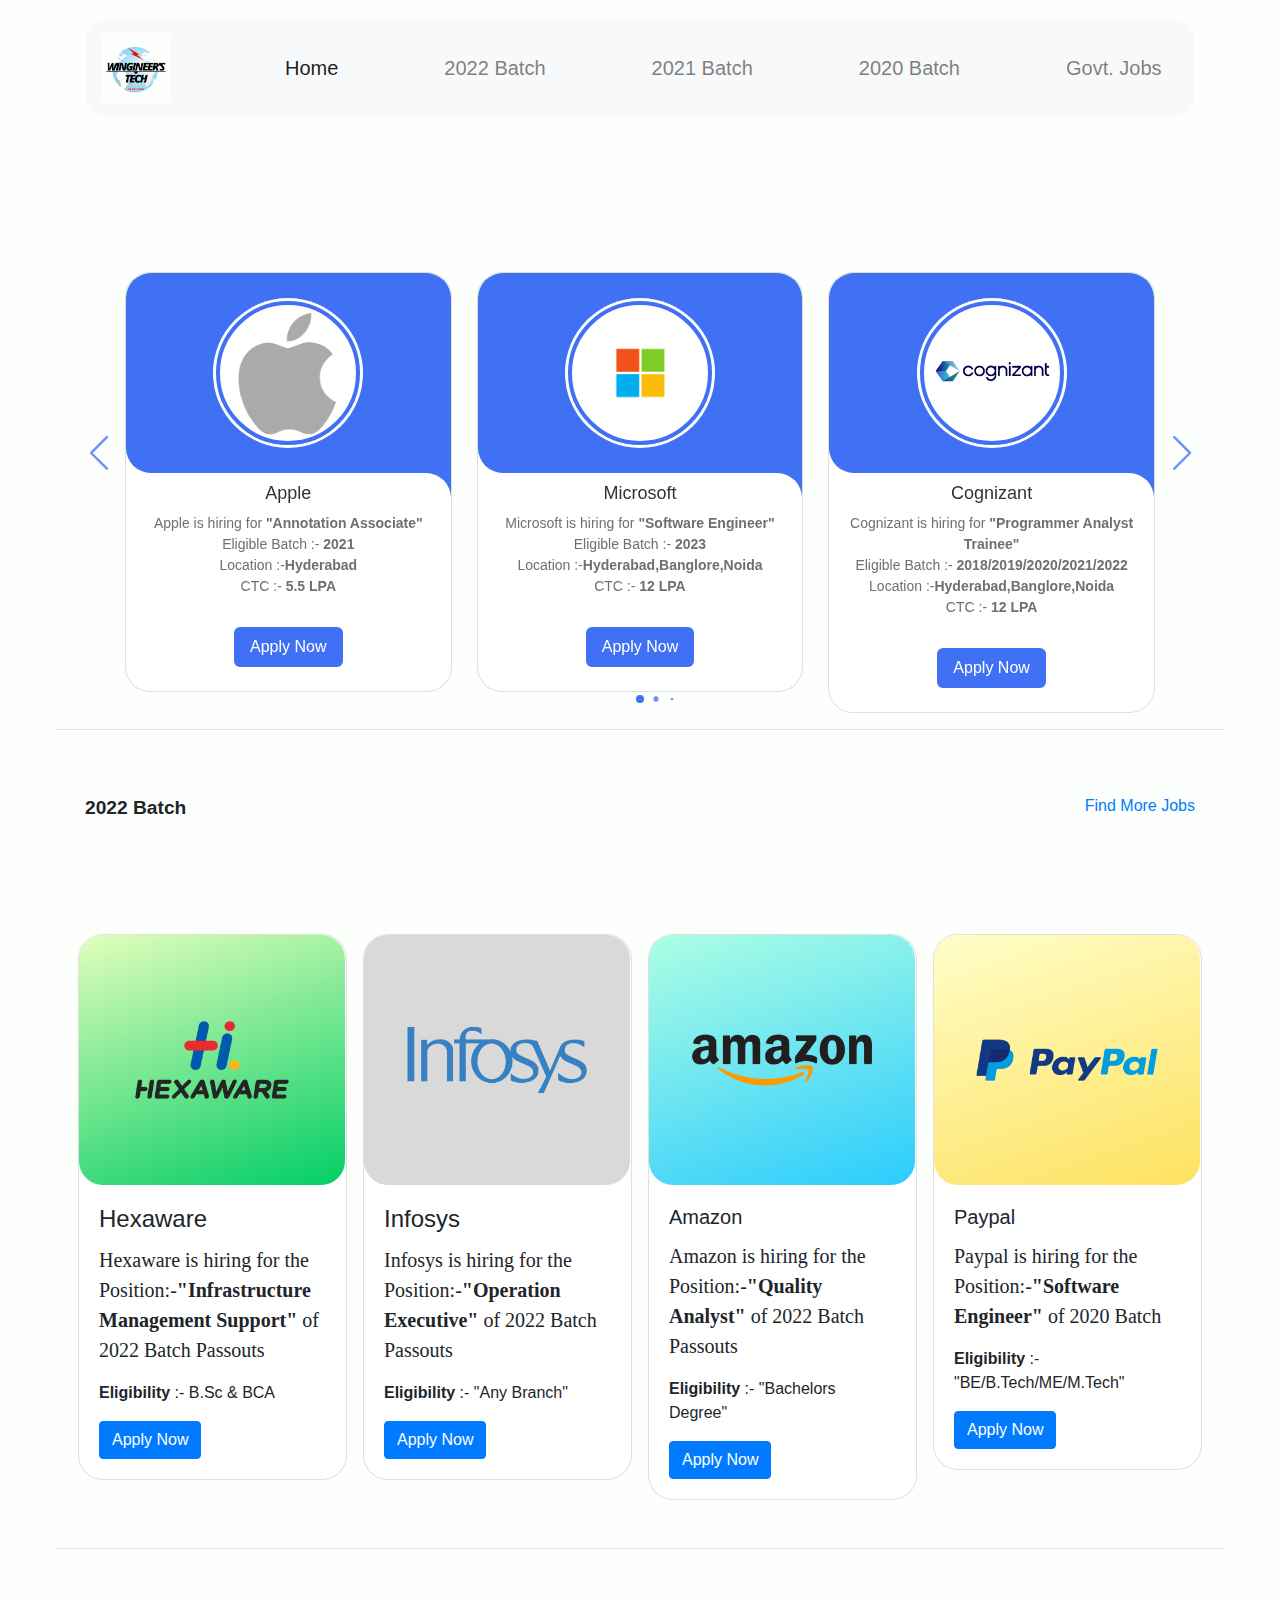
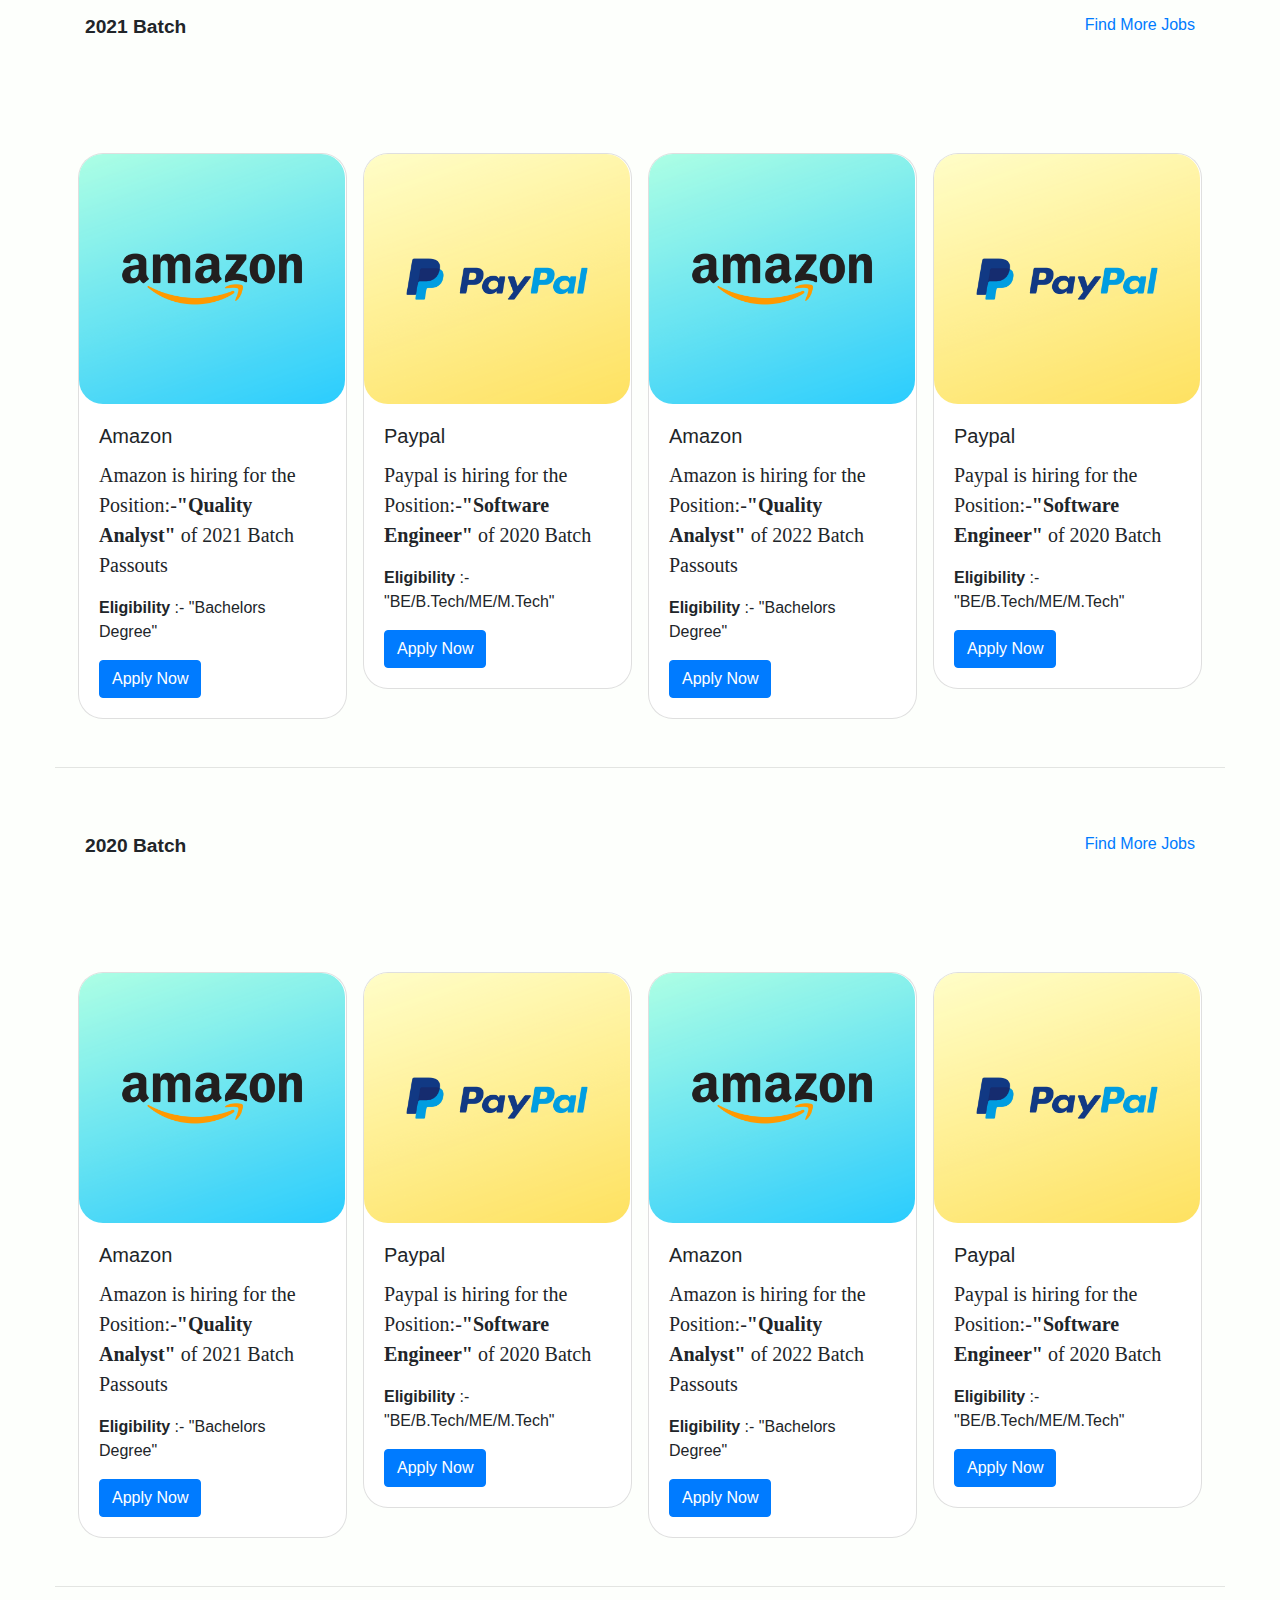
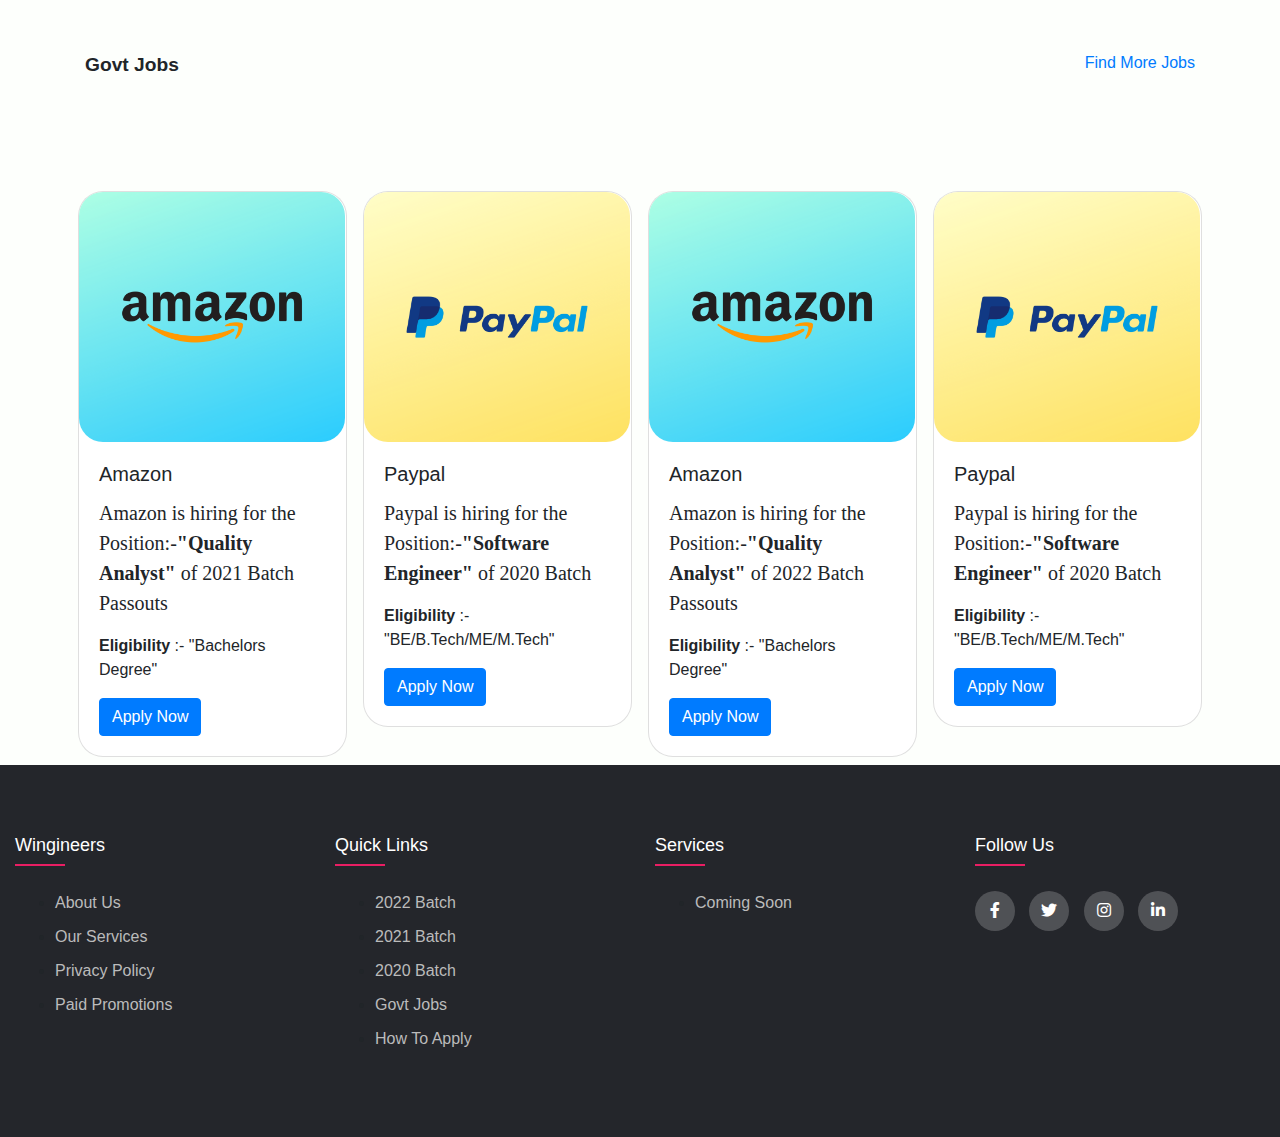
==== index.html @ 318ec560 "Add files via upload" ====
<!doctype html>
<html lang="en">
   <head>
      <!-- Required meta tags -->
      <meta charset="utf-8">
      <meta name="viewport" content="width=device-width, initial-scale=1, shrink-to-fit=no">
      <!-- Bootstrap CSS -->
      <link rel="stylesheet" href="https://cdn.jsdelivr.net/npm/bootstrap@4.0.0/dist/css/bootstrap.min.css" integrity="sha384-Gn5384xqQ1aoWXA+058RXPxPg6fy4IWvTNh0E263XmFcJlSAwiGgFAW/dAiS6JXm" crossorigin="anonymous">
      <link rel="stylesheet" href="swiper-bundle.min.css">
      <link rel="stylesheet" type="text/css" href="https://cdnjs.cloudflare.com/ajax/libs/font-awesome/5.15.1/css/all.min.css">
      <link rel="stylesheet" type="text/css" href="style.css">

      
      <title>Wingineers</title>
   </head>
   <body class="my">
      <div class="container">
         <nav class="navbar navbar-expand-lg navbar-light bg-light" >
            <a class="navbar-brand" href="index.html"><img class="my" src="Images/Logo.png" height="70" width="70" alt="image"></a>
            <button class="navbar-toggler" type="button" data-toggle="collapse" data-target="#navbarNav" aria-controls="navbarNav" aria-expanded="false" aria-label="Toggle navigation">
            <span class="navbar-toggler-icon"></span>
            </button>
            <div class="collapse navbar-collapse" id="navbarNav">
               <ul class="navbar-nav">
                  <li class="nav-item active">
                     <a class="nav-link" href="index.html" >Home  <span class="sr-only">(current)</span></a>
                  </li>
                  <li class="nav-item">
                     <a class="nav-link" href="2022_batch.htm">2022 Batch</a>
                  </li>
                  <li class="nav-item">
                     <a class="nav-link" href="2021batch.html">2021 Batch</a>
                  </li>
                  <li class="nav-item">
                     <a class="nav-link" href="batch2020.html">2020 Batch</a>
                  </li>
                  <li class="nav-item">
                     <a class="nav-link" href="govt.html">Govt. Jobs</a>
                  </li>
               </ul>
            </div>
         </nav>
      </div>
      <br>
      <br>
      

      <div class="container mt-5">
         <div class="slide-container swiper">
            <div class="slide-content">
               <div class="card-wrapper swiper-wrapper">
                  <div class="card swiper-slide">
                     <div class="image-content">
                        <span class="overlay"></span>
                        <div class="card-image">
                           <img src="Images/Apple-logo.png" alt="" class="card-img">
                        </div>
                     </div>
                     <div class="card-content">
                        <h2 class="name">Apple</h2>
                        <p class="description">Apple is hiring for <b>"Annotation Associate"</b>
                           Eligible Batch :- <b>2021</b> <br>
                           Location :-<b>Hyderabad</b> <br>
                           CTC :- <b>5.5 LPA</b>
                        </p>
                        <button class="button">Apply Now</button>
                     </div>
                  </div>
                  <div class="card swiper-slide">
                     <div class="image-content">
                        <span class="overlay"></span>
                        <div class="card-image">
                           <img src="Images/Microsoft.png" alt="" class="card-img"  >
                        </div>
                     </div>
                     <div class="card-content">
                        <h2 class="name">Microsoft</h2>
                        <p class="description"> Microsoft is hiring for <b>"Software Engineer"</b>
                           Eligible Batch :- <b>2023</b> <br>
                           Location :-<b>Hyderabad,Banglore,Noida</b> <br>
                           CTC :- <b>12 LPA</b>
                        </p>
                        <button class="button">Apply Now</button>
                     </div>
                  </div>
                  <div class="card swiper-slide">
                     <div class="image-content">
                        <span class="overlay"></span>
                        <div class="card-image">
                           <img src="Images/cognizant-logo_.png" alt="" class="card-img">
                        </div>
                     </div>
                     <div class="card-content">
                        <h2 class="name">Cognizant</h2>
                        <p class="description">Cognizant is hiring for <b>"Programmer Analyst Trainee"</b> <br>
                           Eligible Batch :- <b>2018/2019/2020/2021/2022</b> <br>
                           Location :-<b>Hyderabad,Banglore,Noida</b> <br>
                           CTC :- <b>12 LPA</b>
                        </p>
                        <button class="button">Apply Now</button>
                     </div>
                  </div>
                  <div class="card swiper-slide">
                     <div class="image-content">
                        <span class="overlay"></span>
                        <div class="card-image">
                           <img src="Images/Zoho.jpeg" alt="" class="card-img">
                        </div>
                     </div>
                     <div class="card-content">
                        <h2 class="name">Zoho</h2>
                        <p class="description">Zoho is hiring for <b>"Software Developer"</b> <br>
                           Eligible Batch :- <b>15/16/17/18/19/20/21/22</b> <br>
                           Location :-<b>Chennai</b> <br>
                           CTC :- <b>6.2 LPA</b>
                        </p>
                        <button class="button">Apply Now</button>
                     </div>
                  </div>
                  <div class="card swiper-slide">
                     <div class="image-content">
                        <span class="overlay"></span>
                        <div class="card-image">
                           <img src="Images/deloitte-.webp" alt="" class="card-img">
                        </div>
                     </div>
                     <div class="card-content">
                        <h2 class="name">Deloitte</h2>
                        <p class="description">Deloitte is hiring for <b>"Associate Analyst"</b> <br>
                           Eligible Batch :- <b>17/18/19/20/21/2022</b> <br>
                           Location :-<b>Hyderabad</b> <br>
                           CTC :- <b>5 LPA</b>
                        </p>
                        <button class="button">Apply Now</button>
                     </div>
                  </div>
                  <div class="card swiper-slide">
                     <div class="image-content">
                        <span class="overlay"></span>
                        <div class="card-image">
                           <img src="Images/Zeberonics.webp" alt="" class="card-img">
                        </div>
                     </div>
                     <div class="card-content">
                        <h2 class="name">Zebronics</h2>
                        <p class="description">Zebronics is hiring for <b>"R&D Engineer"</b> <br>
                           Eligible Batch :- <b>2021/2022</b> <br>
                           Location :-<b>Chennai</b> <br>
                           CTC :- <b>Not Disclosed</b>
                        </p>
                        <button class="button">Apply Now</button>
                     </div>
                  </div>
                  <div class="card swiper-slide">
                     <div class="image-content">
                        <span class="overlay"></span>
                        <div class="card-image">
                           <img src="Images/Autodesk.png" alt="" class="card-img">
                        </div>
                     </div>
                     <div class="card-content">
                        <h2 class="name">Autodesk</h2>
                        <p class="description">Autodesk is hiring for <b>"Cloud DevOps Engineer"</b> <br>
                           Eligible Batch :- <b>2018/2019/2020/2021/2022</b> <br>
                           Location :-<b>Banglore</b> <br>
                           CTC :- <b>5.8 LPA</b>
                        </p>
                        <button class="button">Apply Now</button>
                     </div>
                  </div>
                  <div class="card swiper-slide">
                     <div class="image-content">
                        <span class="overlay"></span>
                        <div class="card-image">
                           <img src="Images/intel-logo-.png" alt="" class="card-img">
                        </div>
                     </div>
                     <div class="card-content">
                        <h2 class="name">Intel</h2>
                        <p class="description">Intel is hiring for <b>"Intern"</b> <br>
                           Eligible Batch :- <b>2020/2021/2022</b> <br>
                           Location :-<b>Banglore</b> <br>
                           CTC :- <b>Not Disclosed</b>
                        </p>
                        <button class="button">Apply Now</button>
                     </div>
                  </div>
                  <div class="card swiper-slide">
                     <div class="image-content">
                        <span class="overlay"></span>
                        <div class="card-image">
                           <img src="Images/Accenture.png" alt="" class="card-img">
                        </div>
                     </div>
                     <div class="card-content">
                        <h2 class="name">Accenture</h2>
                        <p class="description">Accenture is hiring for <b>"Associate Software Engineer"</b> <br>
                           Eligible Batch :- <b>2019/2020/2021/2022</b> <br>
                           Location :-<b>Pan India</b> <br>
                           CTC :- <b>3.3 LPA</b>
                        </p>
                        <button class="button">Apply Now</button>
                     </div>
                  </div>
               </div>
            </div>
            <div class="swiper-button-next swiper-navBtn"></div>
            <div class="swiper-button-prev swiper-navBtn"></div>
            <div class="swiper-pagination"></div>
         </div>
      </div>
<hr class="container">
<!-- 2022 Batch-->
<br>
<br>
      <div class="container">
         <p class="alignleft"><strong>2022 Batch</strong></p>
          <a href="/2022_batch.htm"> <p class="alignright">Find More Jobs</p></a>        
       </div>



      <div class="container mt-5">
         <div class="row">


            
            <div class="col-md-3 p-2 mt-1">
               <div class="card">
                  <img class="card-img-top" src="Images/Untitled design.png" alt="Card image cap">
                  <div class="card-body">
                     <h4 class="card-title">Hexaware</h4>
                     <p class="card-text">Hexaware is hiring for the Position:-<strong>"Infrastructure Management Support" </strong> of 2022 Batch Passouts</p>
                     <p><strong>Eligibility</strong> :- B.Sc & BCA</p>
                     <a href="#" class="btn btn-primary">Apply Now</a>
                  </div>
               </div>
            </div>


          
            <div class="col-md-3 p-2 mt-1">
               <div class="card">
                  <img class="card-img-top" src="Images/Infosys.png" alt="Card image cap">
                  <div class="card-body">
                     <h4 class="card-title">Infosys</h4>
                     <p class="card-text">Infosys is hiring for the Position:-<strong>"Operation Executive" </strong> of 2022 Batch Passouts</p>
                     <p><strong>Eligibility</strong> :- "Any Branch"</p>
                     <a href="#" class="btn btn-primary">Apply Now</a>
                  </div>
               </div>
            </div>
            <div class="col-md-3 p-2 mt-1">
               <div class="card">
                  <img class="card-img-top" src="Images/Amazon.png" alt="Card image cap">
                  <div class="card-body">
                     <h5 class="card-title">Amazon</h5>
                     <p class="card-text">Amazon is hiring for the Position:-<strong>"Quality Analyst" </strong> of 2022 Batch Passouts</p>
                     <p><strong>Eligibility</strong> :- "Bachelors Degree"</p>
                     <a href="#" class="btn btn-primary">Apply Now</a>
                  </div>
               </div>
            </div>
            <div class="col-md-3 p-2 mt-1">
               <div class="card">
                  <img class="card-img-top" src="Images/Paypal.png" alt="Card image cap">
                  <div class="card-body">
                     <h5 class="card-title">Paypal</h5>
                     <p class="card-text">Paypal is hiring for the Position:-<strong>"Software Engineer" </strong> of 2020 Batch </p>
                     <p><strong>Eligibility</strong> :- "BE/B.Tech/ME/M.Tech"</p>
                     <a href="#" class="btn btn-primary">Apply Now</a>
                  </div>
               </div>

               
            </div>
         </div>
      </div>

<!-- 2022 Batch-->

<!-- 2021 Batch-->
<br>
      <hr class="container">

      <br>
      <br>
            <div class="container">
               <p class="alignleft"><strong>2021 Batch</strong></p>
                <a href="/2021batch.html"> <p class="alignright">Find More Jobs</p></a>        
             </div>
      
      
      
            <div class="container mt-5">
               <div class="row">
      
      
                  
                  <div class="col-md-3 p-2 mt-1">
                     <div class="card">
                        <img class="card-img-top" src="Images/Amazon.png" alt="Card image cap">
                  <div class="card-body">
                     <h5 class="card-title">Amazon</h5>
                     <p class="card-text">Amazon is hiring for the Position:-<strong>"Quality Analyst" </strong> of 2021 Batch Passouts</p>
                     <p><strong>Eligibility</strong> :- "Bachelors Degree"</p>
                     <a href="#" class="btn btn-primary">Apply Now</a>
                        </div>
                     </div>
                  </div>
      
      
                
                  <div class="col-md-3 p-2 mt-1">
                     <div class="card">
                        <img class="card-img-top" src="Images/Paypal.png" alt="Card image cap">
                  <div class="card-body">
                     <h5 class="card-title">Paypal</h5>
                     <p class="card-text">Paypal is hiring for the Position:-<strong>"Software Engineer" </strong> of 2020 Batch </p>
                     <p><strong>Eligibility</strong> :- "BE/B.Tech/ME/M.Tech"</p>
                     <a href="#" class="btn btn-primary">Apply Now</a>
                        </div>
                     </div>
                  </div>
                  <div class="col-md-3 p-2 mt-1">
                     <div class="card">
                        <img class="card-img-top" src="Images/Amazon.png" alt="Card image cap">
                        <div class="card-body">
                           <h5 class="card-title">Amazon</h5>
                           <p class="card-text">Amazon is hiring for the Position:-<strong>"Quality Analyst" </strong> of 2022 Batch Passouts</p>
                           <p><strong>Eligibility</strong> :- "Bachelors Degree"</p>
                           <a href="#" class="btn btn-primary">Apply Now</a>
                        </div>
                     </div>
                  </div>
                  <div class="col-md-3 p-2 mt-1">
                     <div class="card">
                        <img class="card-img-top" src="Images/Paypal.png" alt="Card image cap">
                        <div class="card-body">
                           <h5 class="card-title">Paypal</h5>
                           <p class="card-text">Paypal is hiring for the Position:-<strong>"Software Engineer" </strong> of 2020 Batch </p>
                           <p><strong>Eligibility</strong> :- "BE/B.Tech/ME/M.Tech"</p>
                           <a href="#" class="btn btn-primary">Apply Now</a>
                        </div>
                     </div>
      
                     
                  </div>
               </div>
            </div>

<!-- 2021 Batch-->

<!-- 2020 Batch-->
<br>
      <hr class="container">

      <br>
      <br>
            <div class="container">
               <p class="alignleft"><strong>2020 Batch</strong></p>
                <a href="/batch2020.html"> <p class="alignright">Find More Jobs</p></a>        
             </div>
      
      
      
            <div class="container mt-5">
               <div class="row">
      
      
                  
                  <div class="col-md-3 p-2 mt-1">
                     <div class="card">
                        <img class="card-img-top" src="Images/Amazon.png" alt="Card image cap">
                  <div class="card-body">
                     <h5 class="card-title">Amazon</h5>
                     <p class="card-text">Amazon is hiring for the Position:-<strong>"Quality Analyst" </strong> of 2021 Batch Passouts</p>
                     <p><strong>Eligibility</strong> :- "Bachelors Degree"</p>
                     <a href="#" class="btn btn-primary">Apply Now</a>
                        </div>
                     </div>
                  </div>
      
      
                
                  <div class="col-md-3 p-2 mt-1">
                     <div class="card">
                        <img class="card-img-top" src="Images/Paypal.png" alt="Card image cap">
                  <div class="card-body">
                     <h5 class="card-title">Paypal</h5>
                     <p class="card-text">Paypal is hiring for the Position:-<strong>"Software Engineer" </strong> of 2020 Batch </p>
                     <p><strong>Eligibility</strong> :- "BE/B.Tech/ME/M.Tech"</p>
                     <a href="#" class="btn btn-primary">Apply Now</a>
                        </div>
                     </div>
                  </div>
                  <div class="col-md-3 p-2 mt-1">
                     <div class="card">
                        <img class="card-img-top" src="Images/Amazon.png" alt="Card image cap">
                        <div class="card-body">
                           <h5 class="card-title">Amazon</h5>
                           <p class="card-text">Amazon is hiring for the Position:-<strong>"Quality Analyst" </strong> of 2022 Batch Passouts</p>
                           <p><strong>Eligibility</strong> :- "Bachelors Degree"</p>
                           <a href="#" class="btn btn-primary">Apply Now</a>
                        </div>
                     </div>
                  </div>
                  <div class="col-md-3 p-2 mt-1">
                     <div class="card">
                        <img class="card-img-top" src="Images/Paypal.png" alt="Card image cap">
                        <div class="card-body">
                           <h5 class="card-title">Paypal</h5>
                           <p class="card-text">Paypal is hiring for the Position:-<strong>"Software Engineer" </strong> of 2020 Batch </p>
                           <p><strong>Eligibility</strong> :- "BE/B.Tech/ME/M.Tech"</p>
                           <a href="#" class="btn btn-primary">Apply Now</a>
                        </div>
                     </div>
      
                     
                  </div>
               </div>
            </div>

<!-- 2020 Batch-->




<!-- Govt. Job-->
<br>
      <hr class="container">

      <br>
      <br>
            <div class="container">
               <p class="alignleft"><strong>Govt Jobs</strong></p>
                <a href="/govt.html"> <p class="alignright">Find More Jobs</p></a>        
             </div>
      
      
      
            <div class="container mt-5">
               <div class="row">
      
      
                  
                  <div class="col-md-3 p-2 mt-1">
                     <div class="card">
                        <img class="card-img-top" src="Images/Amazon.png" alt="Card image cap">
                  <div class="card-body">
                     <h5 class="card-title">Amazon</h5>
                     <p class="card-text">Amazon is hiring for the Position:-<strong>"Quality Analyst" </strong> of 2021 Batch Passouts</p>
                     <p><strong>Eligibility</strong> :- "Bachelors Degree"</p>
                     <a href="#" class="btn btn-primary">Apply Now</a>
                        </div>
                     </div>
                  </div>
      
      
                
                  <div class="col-md-3 p-2 mt-1">
                     <div class="card">
                        <img class="card-img-top" src="Images/Paypal.png" alt="Card image cap">
                  <div class="card-body">
                     <h5 class="card-title">Paypal</h5>
                     <p class="card-text">Paypal is hiring for the Position:-<strong>"Software Engineer" </strong> of 2020 Batch </p>
                     <p><strong>Eligibility</strong> :- "BE/B.Tech/ME/M.Tech"</p>
                     <a href="#" class="btn btn-primary">Apply Now</a>
                        </div>
                     </div>
                  </div>
                  <div class="col-md-3 p-2 mt-1">
                     <div class="card">
                        <img class="card-img-top" src="Images/Amazon.png" alt="Card image cap">
                        <div class="card-body">
                           <h5 class="card-title">Amazon</h5>
                           <p class="card-text">Amazon is hiring for the Position:-<strong>"Quality Analyst" </strong> of 2022 Batch Passouts</p>
                           <p><strong>Eligibility</strong> :- "Bachelors Degree"</p>
                           <a href="#" class="btn btn-primary">Apply Now</a>
                        </div>
                     </div>
                  </div>
                  <div class="col-md-3 p-2 mt-1">
                     <div class="card">
                        <img class="card-img-top" src="Images/Paypal.png" alt="Card image cap">
                        <div class="card-body">
                           <h5 class="card-title">Paypal</h5>
                           <p class="card-text">Paypal is hiring for the Position:-<strong>"Software Engineer" </strong> of 2020 Batch </p>
                           <p><strong>Eligibility</strong> :- "BE/B.Tech/ME/M.Tech"</p>
                           <a href="#" class="btn btn-primary">Apply Now</a>
                        </div>
                     </div>
      
                     
                  </div>
               </div>
            </div>

<!-- Govt Jobs-->


<!-- Footer-->

      <div class="container-fluid p-0">
         <footer class="footer">
            <div class="container-fluid">
               <div class="row">
                  <div class="footer-col">
                     <h4>Wingineers</h4>
                     <ul>
                        <li><a href="#">about us</a></li>
                        <li><a href="#">our services</a></li>
                        <li><a href="#">privacy policy</a></li>
                        <li><a href="#">Paid Promotions</a></li>
                        
                     </ul>
                  </div>
                  <div class="footer-col">
                     <h4>Quick Links</h4>
                     <ul>
                        <li><a href="#">2022 Batch</a></li>
                        <li><a href="#">2021 Batch</a></li>
                        <li><a href="#">2020 Batch</a></li>
                        <li><a href="#">Govt Jobs</a></li>
                        <li><a href="#">How To Apply</a></li>
                     </ul>
                  </div>
                  <div class="footer-col">
                     <h4>Services</h4>
                     <ul>
                        <li><a href="#">Coming Soon</a></li>
                        
                     </ul>
                  </div>
                  <div class="footer-col">
                     <h4>follow us</h4>
                     <div class="social-links">
                        <a href="#"><i class="fab fa-facebook-f"></i></a>
                        <a href="#"><i class="fab fa-twitter"></i></a>
                        <a href="#"><i class="fab fa-instagram"></i></a>
                        <a href="#"><i class="fab fa-linkedin-in"></i></a>
                     </div>
                  </div>
               </div>
            </div>
         </footer>
      </div>
      <!-- Footer-->
      <!-- Optional JavaScript -->
      <!-- jQuery first, then Popper.js, then Bootstrap JS -->
      <script src="https://code.jquery.com/jquery-3.2.1.slim.min.js" integrity="sha384-KJ3o2DKtIkvYIK3UENzmM7KCkRr/rE9/Qpg6aAZGJwFDMVNA/GpGFF93hXpG5KkN" crossorigin="anonymous"></script>
      <script src="https://cdn.jsdelivr.net/npm/popper.js@1.12.9/dist/umd/popper.min.js" integrity="sha384-ApNbgh9B+Y1QKtv3Rn7W3mgPxhU9K/ScQsAP7hUibX39j7fakFPskvXusvfa0b4Q" crossorigin="anonymous"></script>
      <script src="https://cdn.jsdelivr.net/npm/bootstrap@4.0.0/dist/js/bootstrap.min.js" integrity="sha384-JZR6Spejh4U02d8jOt6vLEHfe/JQGiRRSQQxSfFWpi1MquVdAyjUar5+76PVCmYl" crossorigin="anonymous"></script>
      <script src="swiper-bundle.min.js"></script>
      <script src="script.js"></script>
   </body>
</html>
---- style.css ----
.slide-content{
         margin: 0 40px;
         overflow: hidden;
         border-radius: 25px;
         }
         .card{
         border-radius: 25px;
         background-color: #FFF;
         }
         .image-content,
         .card-content{
         display: flex;
         flex-direction: column;
         align-items: center;
         padding: 10px 14px;
         }
         .image-content{
         position: relative;
         row-gap: 5px;
         padding: 25px 0;
         }
         .overlay{
         position: absolute;
         left: 0;
         top: 0;
         height: 100%;
         width: 100%;
         background-color: #4070F4;
         border-radius: 25px 25px 0 25px;
         }
         .overlay::before,
         .overlay::after{
         content: '';
         position: absolute;
         right: 0;
         bottom: -40px;
         height: 40px;
         width: 40px;
         background-color: #4070F4;
         }
         .overlay::after{
         border-radius: 0 25px 0 0;
         background-color: #FFF;
         }
         .card-image{
         position: relative;
         height: 150px;
         width: 150px;
         border-radius: 50%;
         background: #FFF;
         padding: 3px;
         }
         .card-image .card-img{
         height: 100%;
         width: 100%;
         object-fit: cover;
         border-radius: 50%;
         border: 4px solid #4070F4;
         }
         .name{
         font-size: 18px;
         font-weight: 500;
         color: #333;
         }
         .description{
         font-size: 14px;
         color: #707070;
         text-align: center;
         }
         .button{
         border: none;
         font-size: 16px;
         color: #FFF;
         padding: 8px 16px;
         background-color: #4070F4;
         border-radius: 6px;
         margin: 14px;
         cursor: pointer;
         transition: all 0.3s ease;
         }
         .button:hover{
         background: #265DF2;
         }
         .swiper-navBtn{
         color: #6E93f7;
         transition: color 0.3s ease;
         }
         .swiper-navBtn:hover{
         color: #4070F4;
         }
         .swiper-navBtn::before,
         .swiper-navBtn::after{
         font-size: 35px;
         }
         .swiper-button-next{
         right: 0;
         }
         .swiper-button-prev{
         left: 0;
         }
         .swiper-pagination-bullet{
         background-color: #6E93f7;
         opacity: 1;
         }
         .swiper-pagination-bullet-active{
         background-color: #4070F4;
         }
         @media screen and (max-width: 768px) {
         .slide-content{
         margin: 0 10px;
         }
         .swiper-navBtn{
         display: none;
         }
         }
         .footer{
         background-color: #24262b;
         padding: 70px 0;
         }
         .footer-col{
         width: 25%;
         padding: 0 15px;
         }
         .footer-col h4{
         font-size: 18px;
         color: #ffffff;
         text-transform: capitalize;
         margin-bottom: 35px;
         font-weight: 500;
         position: relative;
         }
         .footer-col h4::before{
         content: '';
         position: absolute;
         left:0;
         bottom: -10px;
         background-color: #e91e63;
         height: 2px;
         box-sizing: border-box;
         width: 50px;
         }
         .footer-col ul li:not(:last-child){
         margin-bottom: 10px;
         }
         .footer-col ul li a{
         font-size: 16px;
         text-transform: capitalize;
         color: #ffffff;
         text-decoration: none;
         font-weight: 300;
         color: #bbbbbb;
         display: block;
         transition: all 0.3s ease;
         }
         .footer-col ul li a:hover{
         color: #ffffff;
         padding-left: 8px;
         }
         .footer-col .social-links a{
         display: inline-block;
         height: 40px;
         width: 40px;
         background-color: rgba(255,255,255,0.2);
         margin:0 10px 10px 0;
         text-align: center;
         line-height: 40px;
         border-radius: 50%;
         color: #ffffff;
         transition: all 0.5s ease;
         }
         .footer-col .social-links a:hover{
         color: #24262b;
         background-color: #ffffff;
         }
         /*responsive*/
         @media(max-width: 767px){
         .footer-col{
         width: 50%;
         margin-bottom: 30px;
         }
         }
         @media(max-width: 574px){
         .footer-col{
         width: 100%;
         }
         }
         .card{margin-top: 80px;
         transition: all 0.5s linear;
         }
         .card:hover{
         box-shadow:5px 5px 15px 5px#636e72;
         transform:scale(1.1)
         }
         .card-img-top{
         width:266px;
         height:250px;
         border-radius:24px;
         }
         .card-text{
            font-size:20px;
            font-family: Cambria, Cochin, Georgia, Times, 'Times New Roman', serif;
         }

         .alignleft {
            float: left;
            font-size: larger;
            font-family: Verdana, Geneva, Tahoma, sans-serif;
            
        }
        .alignright {
            float: right;
            

        }
        
        .nav-link{
            margin-left: 90px;
        }
        .bg-light{
            border-radius: 20px;
            top: 20px;
           
        }
        #para{
            font-size:40px;
            font-family: 'Lucida Sans', 'Lucida Sans Regular', 'Lucida Grande', 'Lucida Sans Unicode', Geneva, Verdana, sans-serif;
            font-weight: 700;
            color: #201A23;
        }
        #navbarNav{
            
            font-family: 'PT Sans', sans-serif;
           font-size: 20px;
        }
        .my{
            background-color: #FDFFFC;
        }
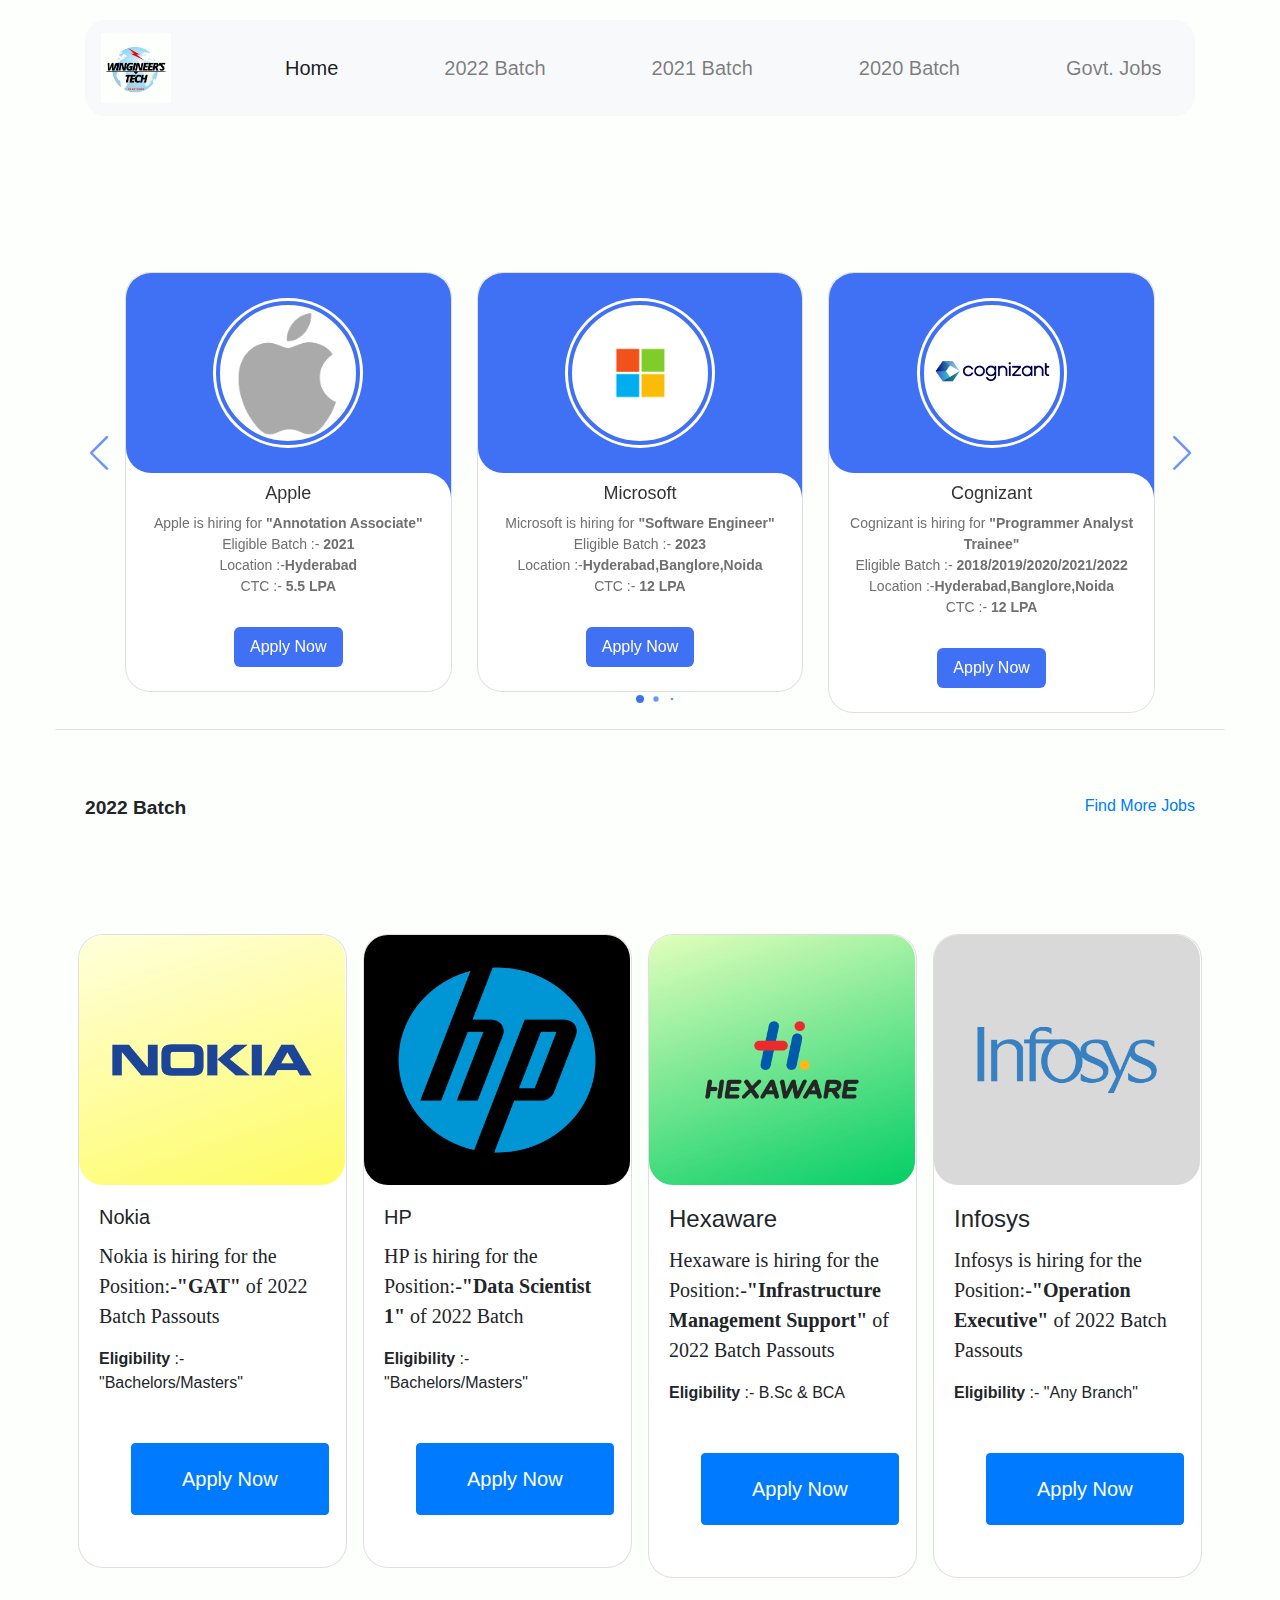
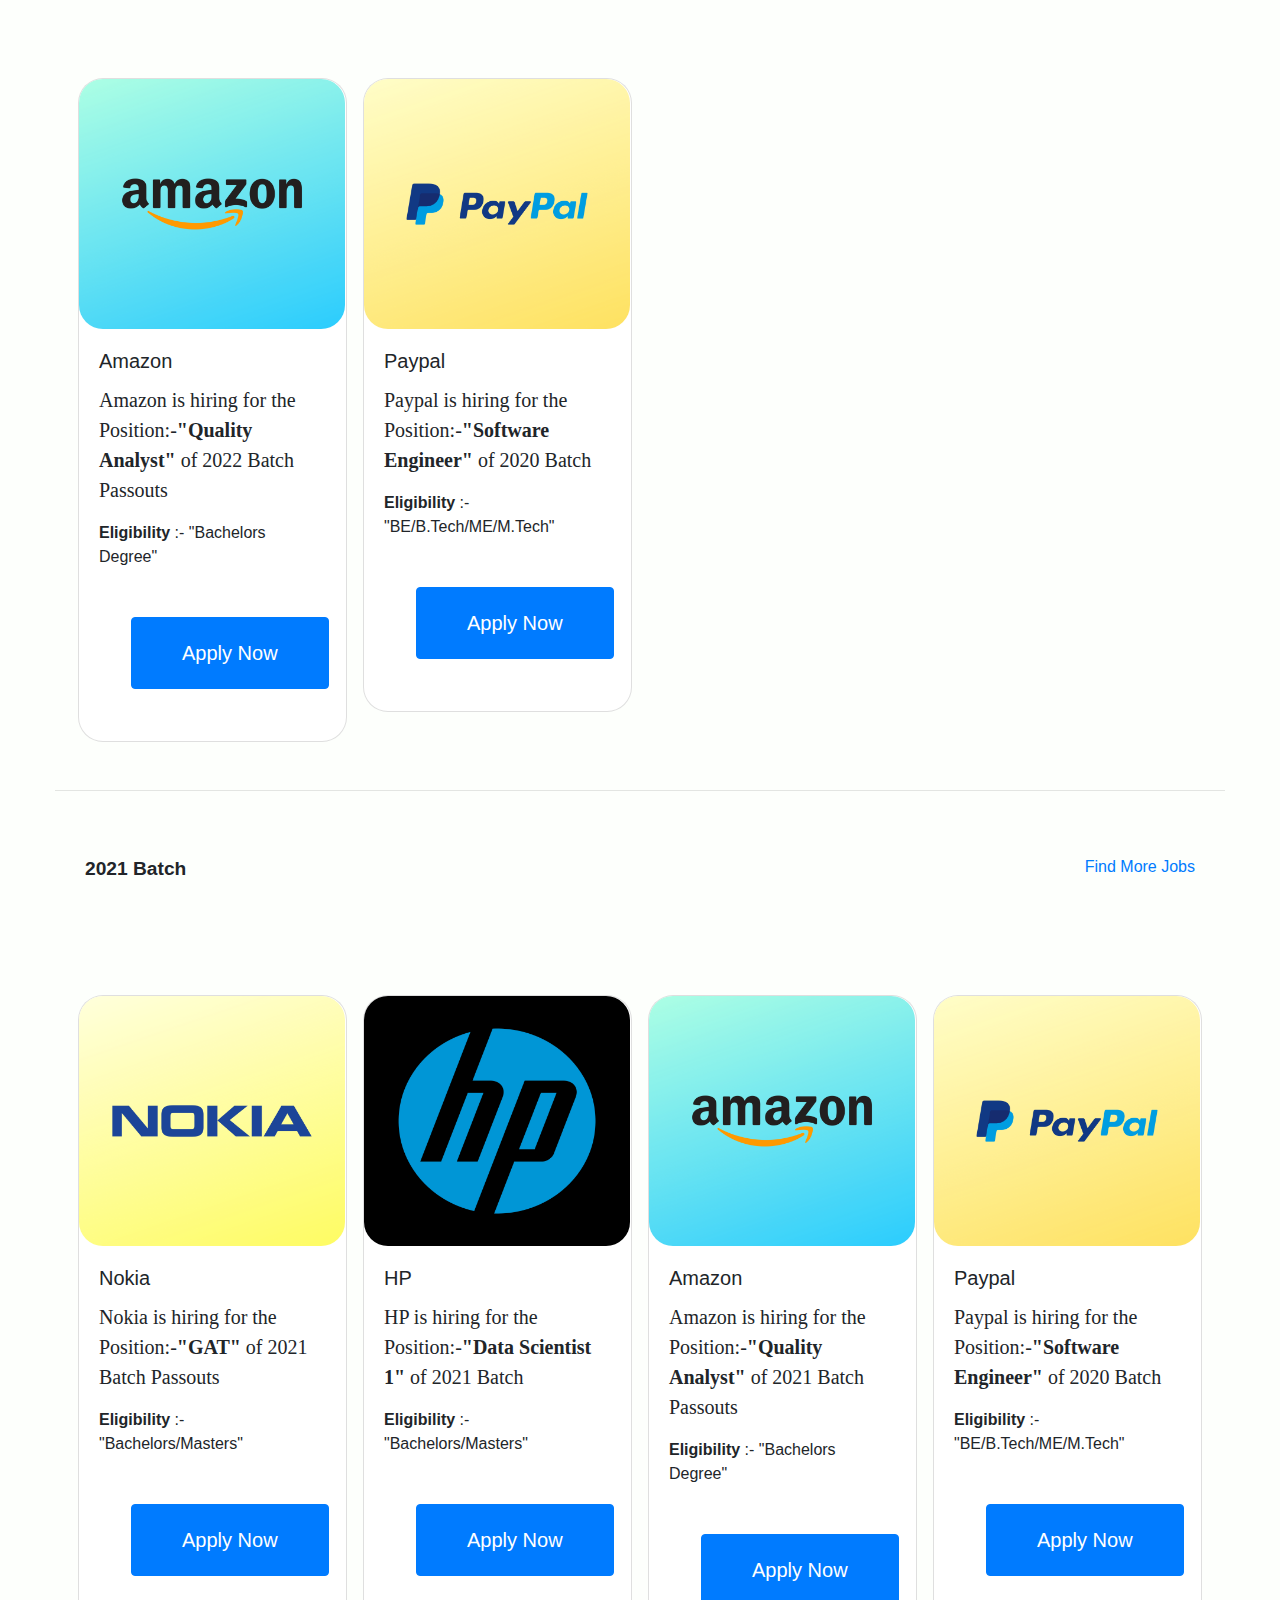
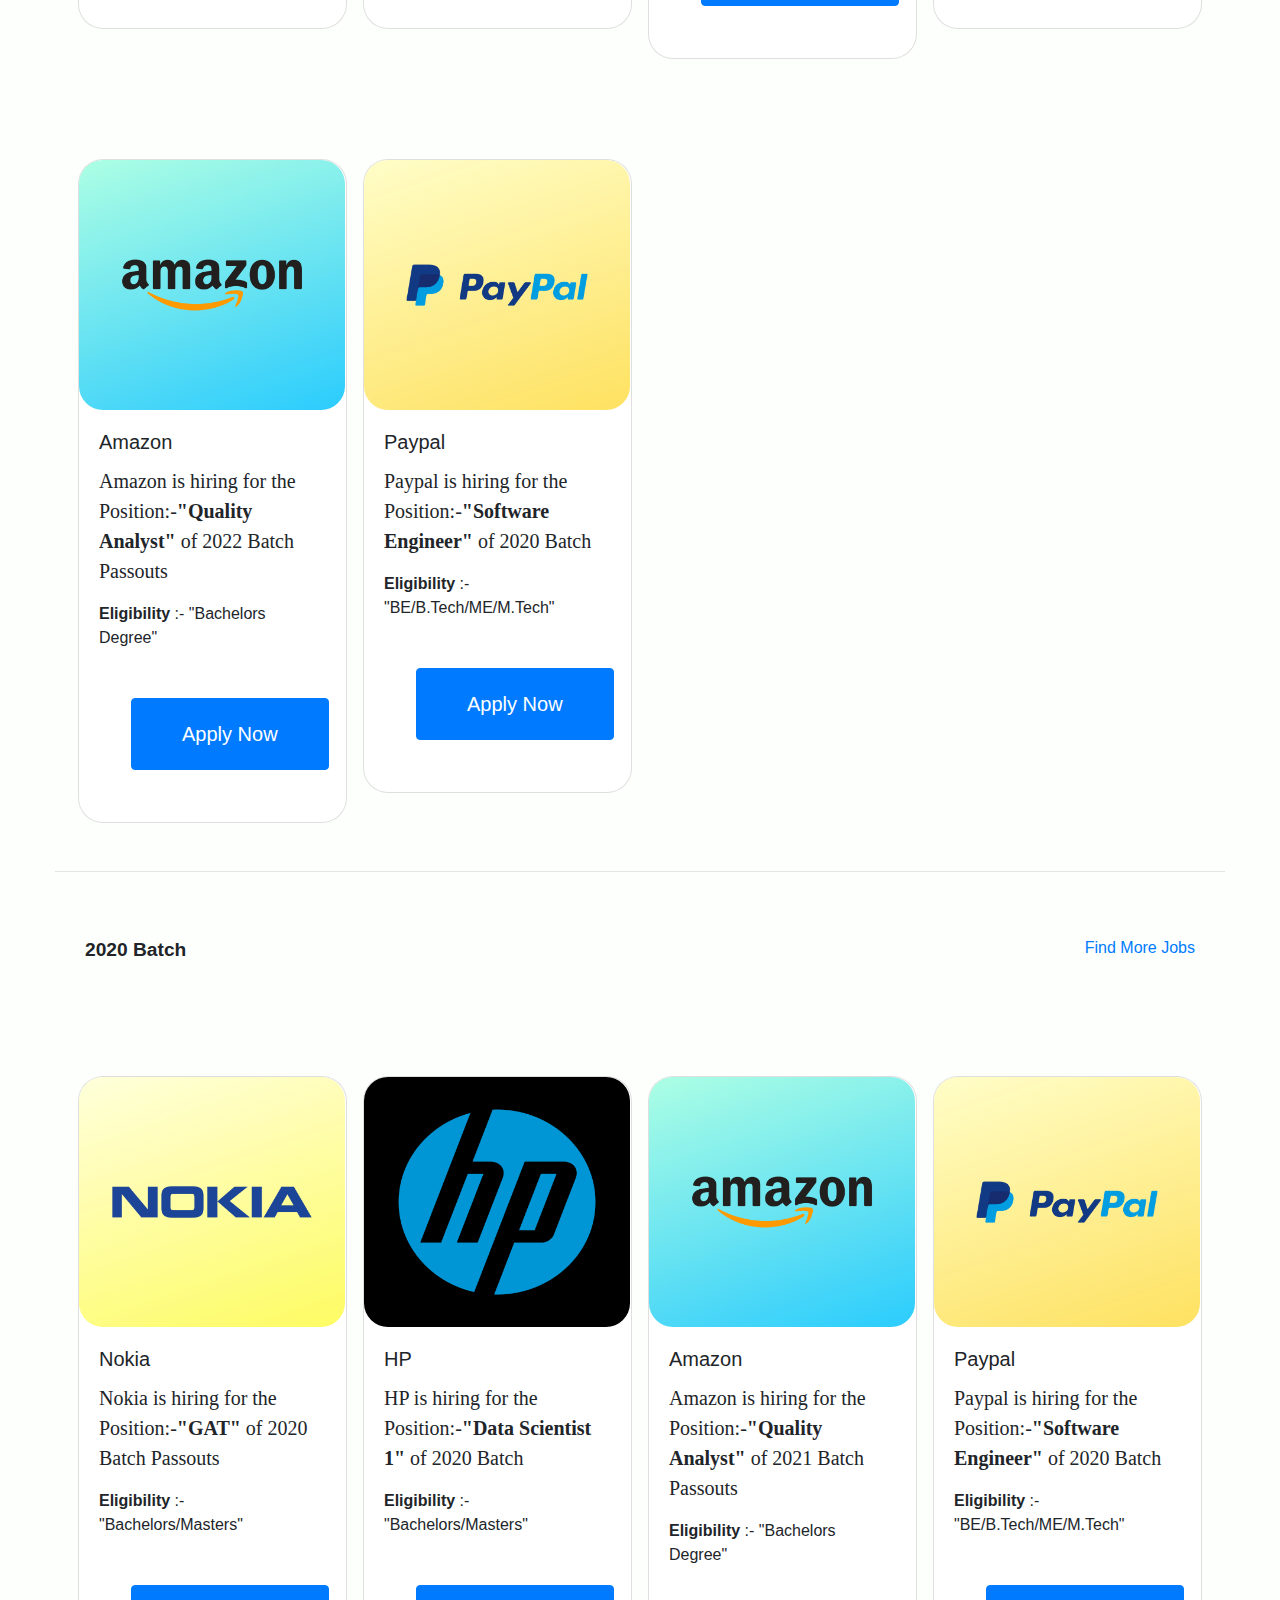
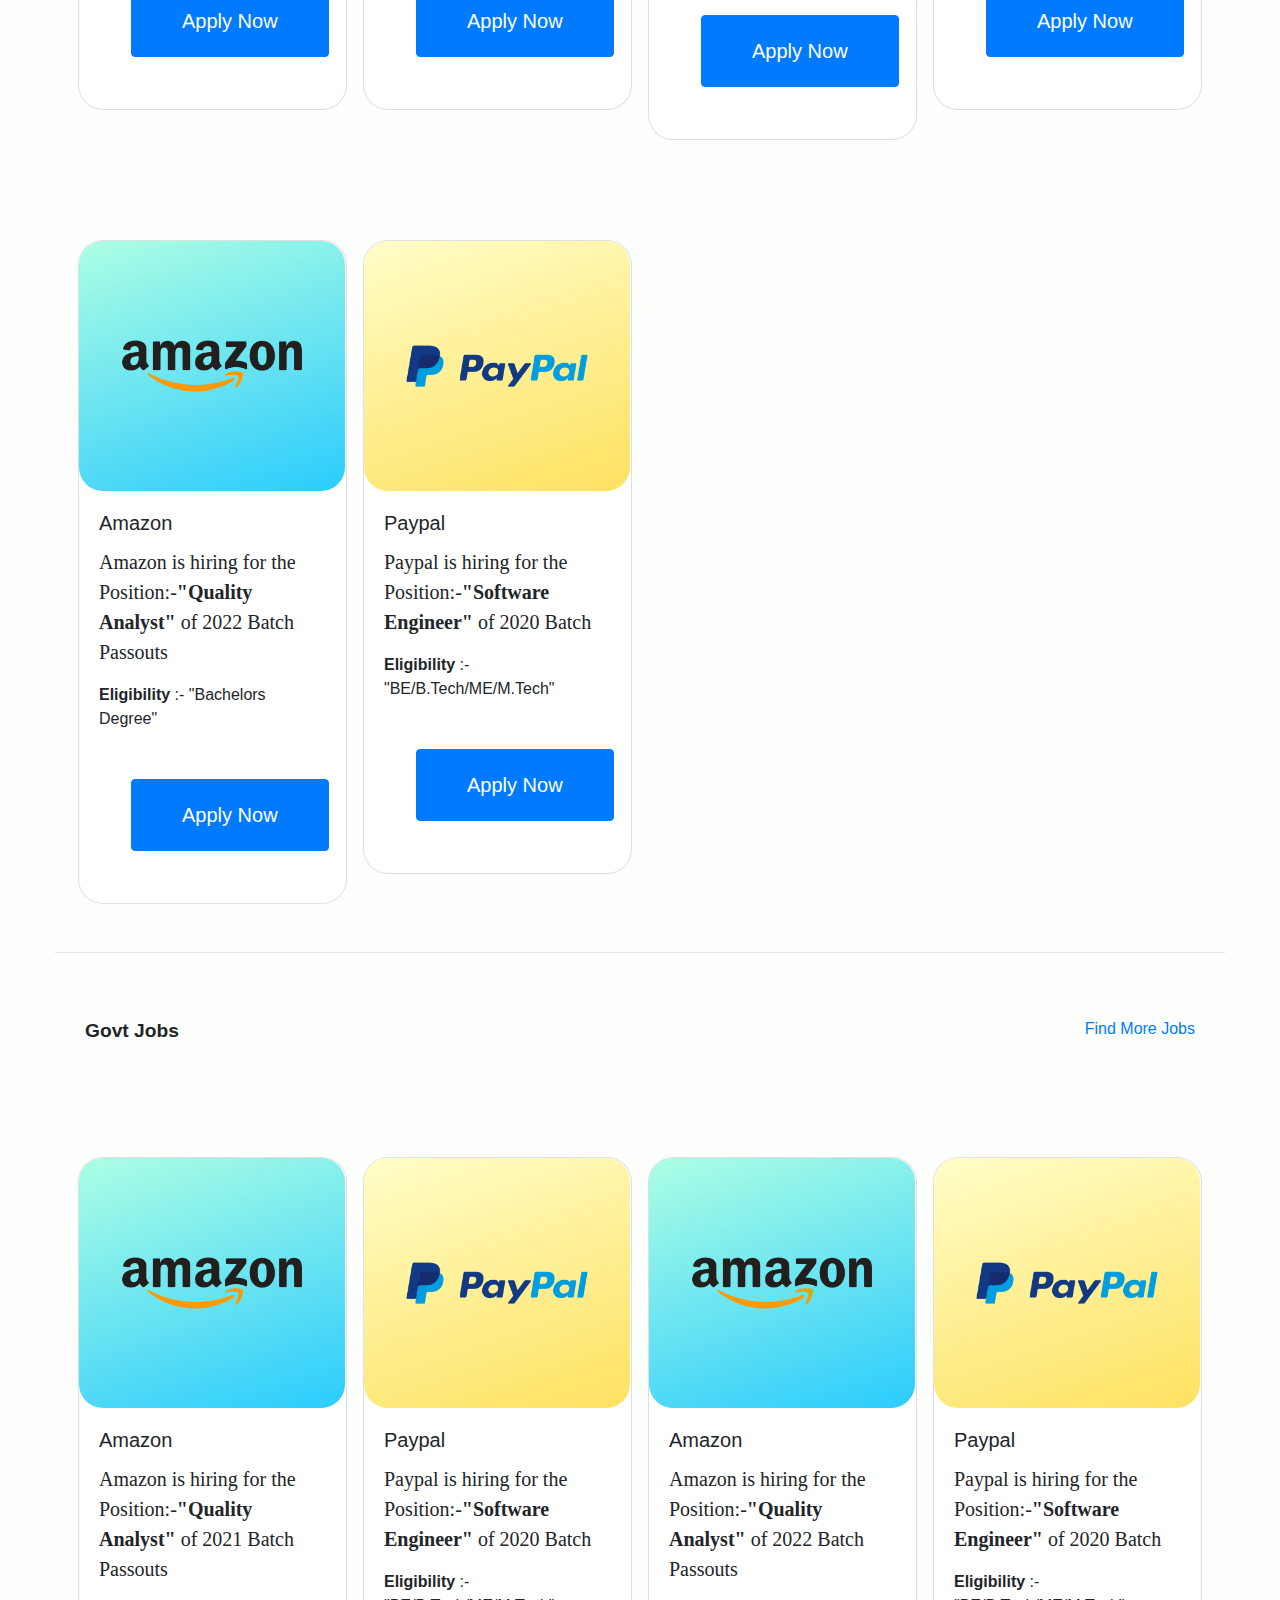
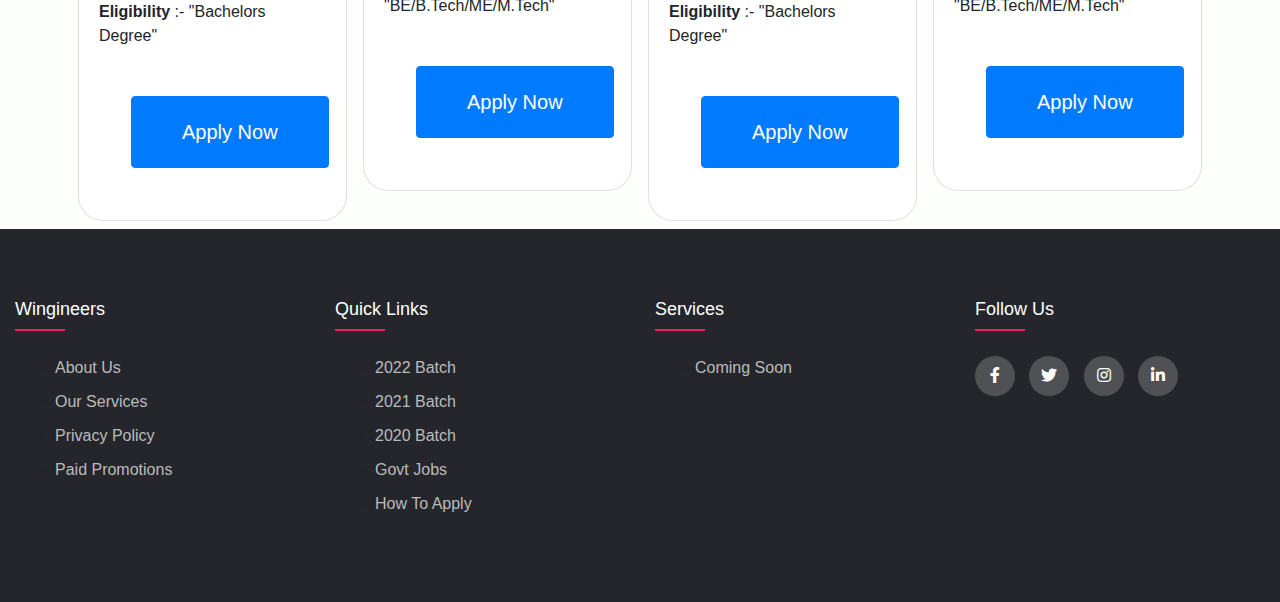
==== commit c1606bee: "Add files via upload" ====
--- a/index.html
+++ b/index.html
@@ -223,7 +223,32 @@
       <div class="container mt-5">
          <div class="row">
 
-
+            <div class="col-md-3 p-2 mt-1">
+               <div class="card">
+                  <img class="card-img-top" src="Images/Nokia.png" alt="Card image cap">
+                  <div class="card-body">
+                     <h5 class="card-title">Nokia</h5>
+                     <p class="card-text">Nokia is hiring for the Position:-<strong>"GAT" </strong> of 2022 Batch Passouts</p>
+                     <p><strong>Eligibility</strong> :- "Bachelors/Masters"</p>
+                     <a href="#" class="btn btn-primary">Apply Now</a>
+                  </div>
+               </div>
+            </div>
+
+
+
+
+            <div class="col-md-3 p-2 mt-1">
+               <div class="card">
+                  <img class="card-img-top" src="Images/Hp.png" alt="Card image cap">
+                  <div class="card-body">
+                     <h5 class="card-title">HP</h5>
+                     <p class="card-text">HP is hiring for the Position:-<strong>"Data Scientist 1" </strong> of 2022 Batch </p>
+                     <p><strong>Eligibility</strong> :- "Bachelors/Masters"</p>
+                     <a href="#" class="btn btn-primary">Apply Now</a>
+                  </div>
+               </div>
+            </div>
             
             <div class="col-md-3 p-2 mt-1">
                <div class="card">
@@ -295,7 +320,33 @@
             <div class="container mt-5">
                <div class="row">
       
-      
+
+                  <div class="col-md-3 p-2 mt-1">
+                     <div class="card">
+                        <img class="card-img-top" src="Images/Nokia.png" alt="Card image cap">
+                        <div class="card-body">
+                           <h5 class="card-title">Nokia</h5>
+                           <p class="card-text">Nokia is hiring for the Position:-<strong>"GAT" </strong> of 2021 Batch Passouts</p>
+                           <p><strong>Eligibility</strong> :- "Bachelors/Masters"</p>
+                           <a href="#" class="btn btn-primary">Apply Now</a>
+                        </div>
+                     </div>
+                  </div>
+      
+      
+
+
+                  <div class="col-md-3 p-2 mt-1">
+                     <div class="card">
+                        <img class="card-img-top" src="Images/Hp.png" alt="Card image cap">
+                        <div class="card-body">
+                           <h5 class="card-title">HP</h5>
+                           <p class="card-text">HP is hiring for the Position:-<strong>"Data Scientist 1" </strong> of 2021 Batch </p>
+                           <p><strong>Eligibility</strong> :- "Bachelors/Masters"</p>
+                           <a href="#" class="btn btn-primary">Apply Now</a>
+                        </div>
+                     </div>
+                  </div>
                   
                   <div class="col-md-3 p-2 mt-1">
                      <div class="card">
@@ -367,7 +418,33 @@
             <div class="container mt-5">
                <div class="row">
       
-      
+
+                  <div class="col-md-3 p-2 mt-1">
+                     <div class="card">
+                        <img class="card-img-top" src="Images/Nokia.png" alt="Card image cap">
+                        <div class="card-body">
+                           <h5 class="card-title">Nokia</h5>
+                           <p class="card-text">Nokia is hiring for the Position:-<strong>"GAT" </strong> of 2020 Batch Passouts</p>
+                           <p><strong>Eligibility</strong> :- "Bachelors/Masters"</p>
+                           <a href="#" class="btn btn-primary">Apply Now</a>
+                        </div>
+                     </div>
+                  </div>
+      
+      
+
+      
+                  <div class="col-md-3 p-2 mt-1">
+                     <div class="card">
+                        <img class="card-img-top" src="Images/Hp.png" alt="Card image cap">
+                        <div class="card-body">
+                           <h5 class="card-title">HP</h5>
+                           <p class="card-text">HP is hiring for the Position:-<strong>"Data Scientist 1" </strong> of 2020 Batch </p>
+                           <p><strong>Eligibility</strong> :- "Bachelors/Masters"</p>
+                           <a href="#" class="btn btn-primary">Apply Now</a>
+                        </div>
+                     </div>
+                  </div>
                   
                   <div class="col-md-3 p-2 mt-1">
                      <div class="card">
@@ -544,6 +621,9 @@
                </div>
             </div>
          </footer>
+
+
+         
       </div>
       <!-- Footer-->
       <!-- Optional JavaScript -->
--- a/style.css
+++ b/style.css
@@ -235,4 +235,80 @@
         .my{
             background-color: #FDFFFC;
         }
-        +       
+        .containe{
+           
+        text-align: center;
+            font-family:'Lucida Sans', 'Lucida Sans Regular', 'Lucida Grande', 'Lucida Sans Unicode', Geneva, Verdana, sans-serif;
+
+        }
+
+        .details{
+            font-size:25px;
+            
+
+        }
+        table {
+            font-family: arial, sans-serif;
+            border-collapse: collapse;
+            width: 100%;
+            font-size: 20px;
+          }
+          
+          td, th {
+            border: 1px solid #dddddd;
+            text-align:center;
+            padding: 8px;
+            font-family: 'Open Sans', sans-serif;
+
+
+          }
+          
+          tr:nth-child(even) {
+            background-color: #dddddd;
+          }
+          tr:hover {background-color: #D6EEEE;}
+
+
+          .btn{
+            text-decoration: none;
+            padding: 20px 50px;
+            font-size: 1.25rem;
+            position: relative;
+            margin: 32px;
+          }
+
+          .btn-3{
+            overflow: hidden;
+            color: #fff;
+            border-radius: 30px;
+            box-shadow: 0 0 0 0 rgba(143, 64, 248, 0.5),0 0 0 0 rgba(39, 200, 255, 0.5);
+            transition: transform 0.3s ease,box-shadow 0.3s ease;
+
+          }
+
+          .btn-3::after{
+            content: "";
+            width: 400px;
+            height: 400px;
+            position: absolute;
+            top: -50px;
+            left: -100px;
+            background-color: #ff3cac;
+            background-image: linear-gradient(
+                225deg,
+                #27d86c 0%,
+                #26caf8 50% 
+                #c625d0 100%
+                 );
+                 z-index: -1;
+                 transition:transform 0.5s ease;
+          
+          }
+          .btn-3:hover{
+            transform: translate(0,-6px);
+            box-shadow: 10px -10px 25px 0 rgba(143, 64, 248, 0.5),-10px 10px 25px 0 rgba(39, 200, 255, 0.5);
+         
+        }
+
+       